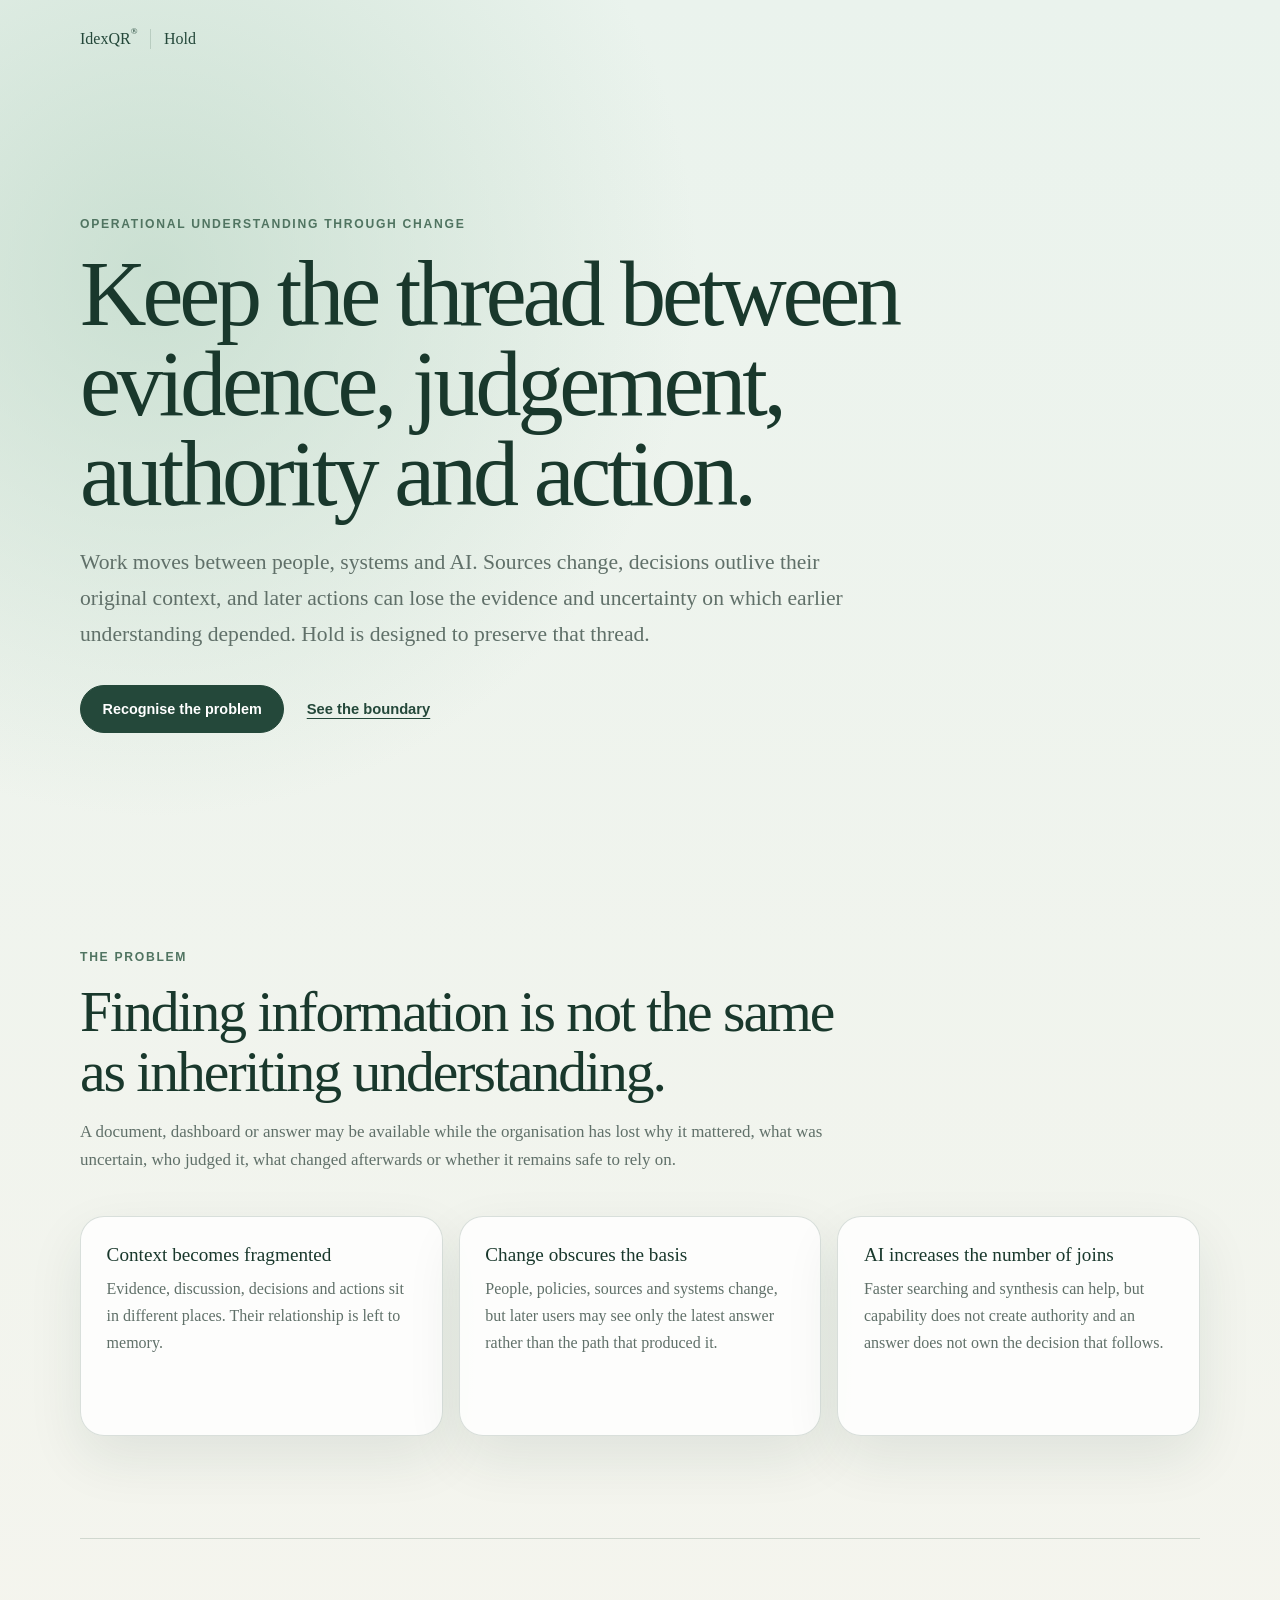
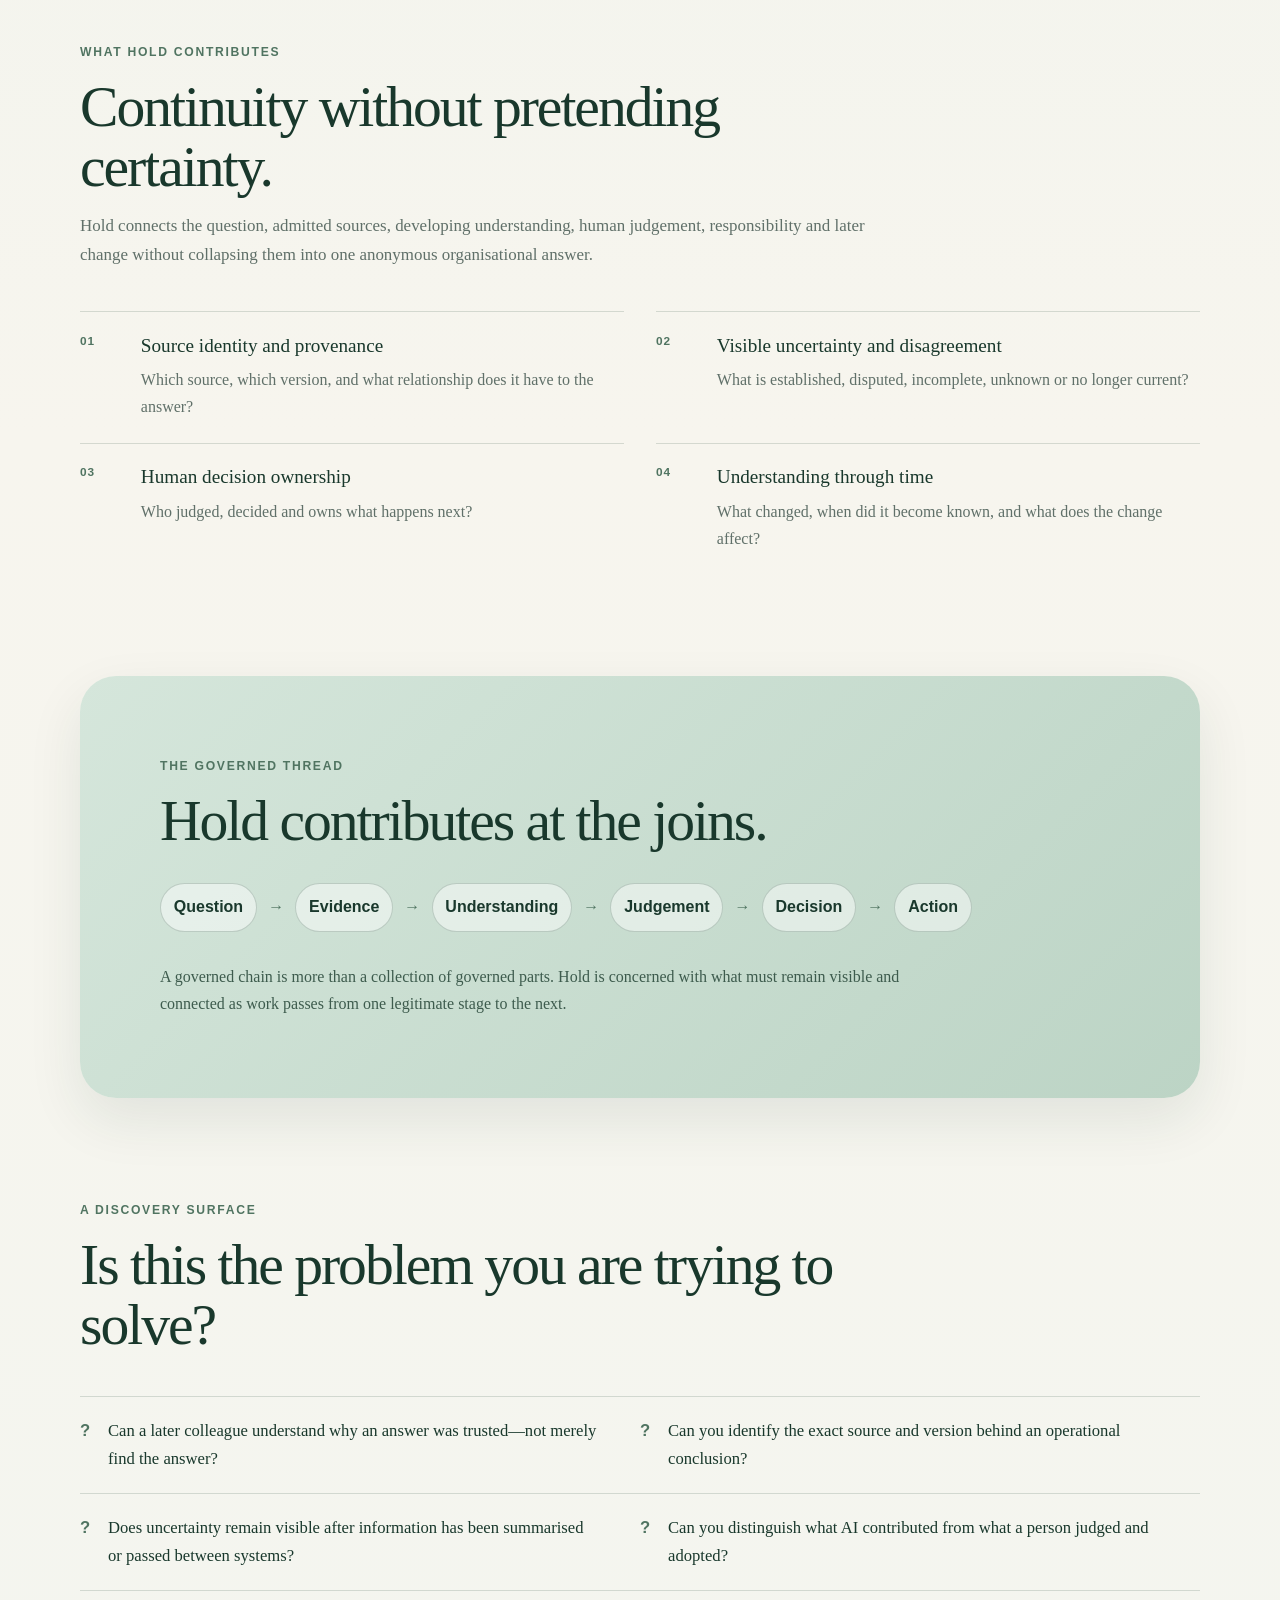
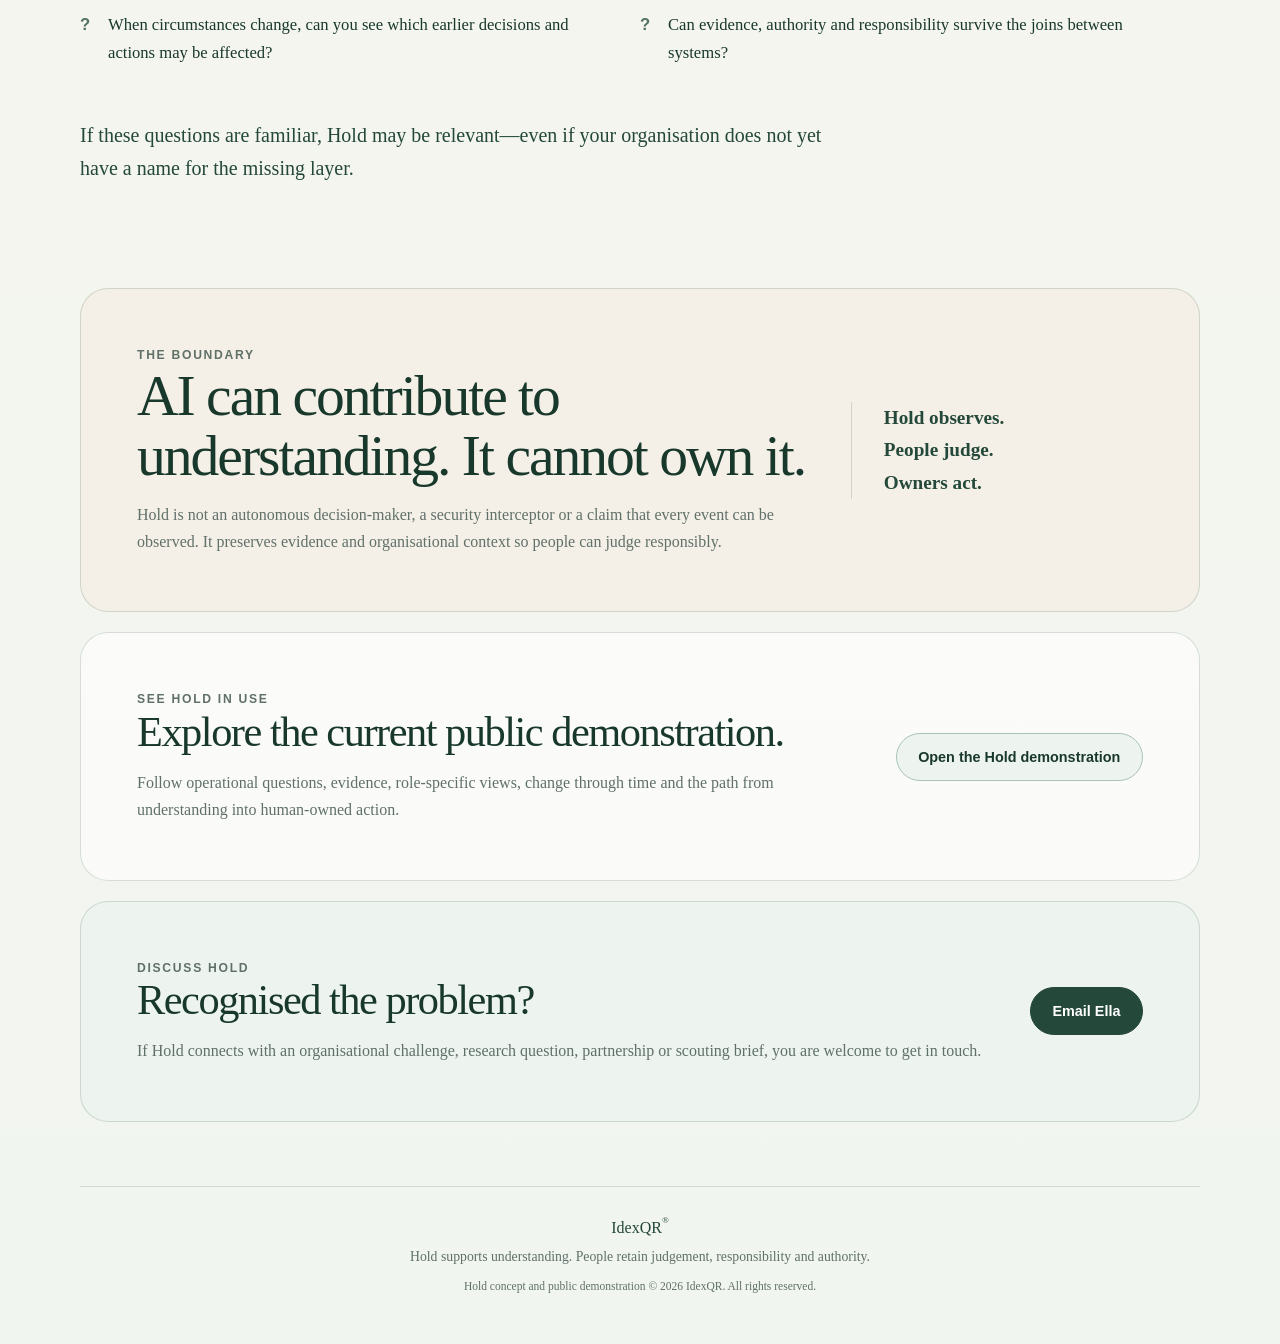
==== hold/index.html @ 83b5f1aa "Add Hold discovery surface" ====
<!DOCTYPE html>
<html lang="en-GB">
<head>
  <meta charset="UTF-8">
  <meta name="viewport" content="width=device-width, initial-scale=1.0">

  <title>Hold — Preserve organisational understanding through change</title>
  <meta
    name="description"
    content="Hold helps organisations preserve the thread between evidence, understanding, human judgement, authority and action as people, systems and circumstances change."
  >
  <meta name="robots" content="index, follow">

  <link rel="canonical" href="https://idexqr.com/hold/">
  <link rel="stylesheet" href="hold.css">

  <meta property="og:type" content="website">
  <meta property="og:title" content="Hold — Preserve organisational understanding through change">
  <meta
    property="og:description"
    content="Keep evidence, context, uncertainty, human judgement and responsibility connected as work moves between people, systems and AI."
  >
  <meta property="og:url" content="https://idexqr.com/hold/">

  <script type="application/ld+json">
  {
    "@context": "https://schema.org",
    "@type": "WebPage",
    "name": "Hold",
    "url": "https://idexqr.com/hold/",
    "description": "Hold helps organisations preserve the thread between evidence, understanding, human judgement, authority and action as people, systems and circumstances change.",
    "about": [
      "organisational memory",
      "evidence provenance",
      "human judgement",
      "decision authority",
      "AI governance",
      "operational continuity"
    ],
    "isPartOf": {
      "@type": "WebSite",
      "name": "IdexQR",
      "url": "https://idexqr.com/"
    }
  }
  </script>
</head>

<body>
  <header class="site-header">
    <a class="idexqr-link" href="../" aria-label="Return to IdexQR">
      IdexQR<sup>®</sup>
    </a>
    <span class="header-divider" aria-hidden="true"></span>
    <span>Hold</span>
  </header>

  <main>
    <section class="hero" aria-labelledby="hero-title">
      <p class="eyebrow">Operational understanding through change</p>
      <h1 id="hero-title">
        Keep the thread between evidence, judgement, authority and action.
      </h1>
      <p class="hero-copy">
        Work moves between people, systems and AI. Sources change, decisions
        outlive their original context, and later actions can lose the evidence
        and uncertainty on which earlier understanding depended. Hold is designed
        to preserve that thread.
      </p>
      <div class="hero-actions">
        <a class="primary-button" href="#is-this-your-problem">Recognise the problem</a>
        <a class="text-link" href="#boundaries">See the boundary</a>
      </div>
    </section>

    <section class="section problem-section" aria-labelledby="problem-title">
      <div class="section-heading">
        <p class="eyebrow">The problem</p>
        <h2 id="problem-title">Finding information is not the same as inheriting understanding.</h2>
        <p>
          A document, dashboard or answer may be available while the organisation
          has lost why it mattered, what was uncertain, who judged it, what changed
          afterwards or whether it remains safe to rely on.
        </p>
      </div>

      <div class="issue-grid">
        <article>
          <h3>Context becomes fragmented</h3>
          <p>
            Evidence, discussion, decisions and actions sit in different places.
            Their relationship is left to memory.
          </p>
        </article>
        <article>
          <h3>Change obscures the basis</h3>
          <p>
            People, policies, sources and systems change, but later users may see
            only the latest answer rather than the path that produced it.
          </p>
        </article>
        <article>
          <h3>AI increases the number of joins</h3>
          <p>
            Faster searching and synthesis can help, but capability does not create
            authority and an answer does not own the decision that follows.
          </p>
        </article>
      </div>
    </section>

    <section class="section hold-section" aria-labelledby="hold-title">
      <div class="section-heading">
        <p class="eyebrow">What Hold contributes</p>
        <h2 id="hold-title">Continuity without pretending certainty.</h2>
        <p>
          Hold connects the question, admitted sources, developing understanding,
          human judgement, responsibility and later change without collapsing them
          into one anonymous organisational answer.
        </p>
      </div>

      <div class="principle-list">
        <article>
          <span class="principle-number">01</span>
          <div>
            <h3>Source identity and provenance</h3>
            <p>Which source, which version, and what relationship does it have to the answer?</p>
          </div>
        </article>
        <article>
          <span class="principle-number">02</span>
          <div>
            <h3>Visible uncertainty and disagreement</h3>
            <p>What is established, disputed, incomplete, unknown or no longer current?</p>
          </div>
        </article>
        <article>
          <span class="principle-number">03</span>
          <div>
            <h3>Human decision ownership</h3>
            <p>Who judged, decided and owns what happens next?</p>
          </div>
        </article>
        <article>
          <span class="principle-number">04</span>
          <div>
            <h3>Understanding through time</h3>
            <p>What changed, when did it become known, and what does the change affect?</p>
          </div>
        </article>
      </div>
    </section>

    <section class="thread-section" aria-labelledby="thread-title">
      <p class="eyebrow">The governed thread</p>
      <h2 id="thread-title">Hold contributes at the joins.</h2>
      <p class="thread-line">
        <span>Question</span>
        <i aria-hidden="true">→</i>
        <span>Evidence</span>
        <i aria-hidden="true">→</i>
        <span>Understanding</span>
        <i aria-hidden="true">→</i>
        <span>Judgement</span>
        <i aria-hidden="true">→</i>
        <span>Decision</span>
        <i aria-hidden="true">→</i>
        <span>Action</span>
      </p>
      <p class="thread-note">
        A governed chain is more than a collection of governed parts. Hold is
        concerned with what must remain visible and connected as work passes
        from one legitimate stage to the next.
      </p>
    </section>

    <section class="section questions-section" id="is-this-your-problem" aria-labelledby="questions-title">
      <div class="section-heading">
        <p class="eyebrow">A discovery surface</p>
        <h2 id="questions-title">Is this the problem you are trying to solve?</h2>
      </div>

      <ul class="question-list">
        <li>Can a later colleague understand why an answer was trusted—not merely find the answer?</li>
        <li>Can you identify the exact source and version behind an operational conclusion?</li>
        <li>Does uncertainty remain visible after information has been summarised or passed between systems?</li>
        <li>Can you distinguish what AI contributed from what a person judged and adopted?</li>
        <li>When circumstances change, can you see which earlier decisions and actions may be affected?</li>
        <li>Can evidence, authority and responsibility survive the joins between systems?</li>
      </ul>

      <p class="recognition-copy">
        If these questions are familiar, Hold may be relevant—even if your
        organisation does not yet have a name for the missing layer.
      </p>
    </section>

    <section class="boundary-section" id="boundaries" aria-labelledby="boundary-title">
      <div>
        <p class="eyebrow">The boundary</p>
        <h2 id="boundary-title">AI can contribute to understanding. It cannot own it.</h2>
        <p>
          Hold is not an autonomous decision-maker, a security interceptor or a
          claim that every event can be observed. It preserves evidence and
          organisational context so people can judge responsibly.
        </p>
      </div>
      <p class="boundary-statement">
        <strong>Hold observes.</strong>
        <strong>People judge.</strong>
        <strong>Owners act.</strong>
      </p>
    </section>

    <section class="demo-section" aria-labelledby="demo-title">
      <div>
        <p class="eyebrow">See Hold in use</p>
        <h2 id="demo-title">Explore the current public demonstration.</h2>
        <p>
          Follow operational questions, evidence, role-specific views, change
          through time and the path from understanding into human-owned action.
        </p>
      </div>
      <a class="secondary-button" href="https://v2.qr-hold.com/index.html">
        Open the Hold demonstration
      </a>
    </section>

    <section class="contact-section" aria-labelledby="contact-title">
      <div>
        <p class="eyebrow">Discuss Hold</p>
        <h2 id="contact-title">Recognised the problem?</h2>
        <p>
          If Hold connects with an organisational challenge, research question,
          partnership or scouting brief, you are welcome to get in touch.
        </p>
      </div>
      <a class="primary-button" href="mailto:ella@idexqr.com">Email Ella</a>
    </section>
  </main>

  <footer>
    <a href="../">IdexQR<sup>®</sup></a>
    <p>Hold supports understanding. People retain judgement, responsibility and authority.</p>
    <p class="footer-small">Hold concept and public demonstration © 2026 IdexQR. All rights reserved.</p>
  </footer>
</body>
</html>
---- hold/hold.css ----
:root {
  --ink: #19382c;
  --deep: #24483a;
  --muted: #607069;
  --paper: #f7f5ee;
  --sage-pale: #edf4ef;
  --sage: #cbded2;
  --sage-mid: #a8c4b3;
  --sage-deep: #507461;
  --line: rgba(36, 72, 58, 0.17);
  --white: rgba(255, 255, 255, 0.82);
  --shadow: 0 22px 55px rgba(27, 54, 43, 0.09);
}

* {
  box-sizing: border-box;
}

html {
  scroll-behavior: smooth;
}

body {
  margin: 0;
  color: var(--ink);
  background:
    radial-gradient(circle at 12% 6%, rgba(189, 216, 199, 0.72), transparent 34rem),
    linear-gradient(180deg, #eaf3ed 0%, var(--paper) 45%, #f1f5f0 100%);
  font-family: Georgia, "Times New Roman", serif;
}

a {
  color: inherit;
}

a:focus-visible {
  outline: 3px solid var(--sage-deep);
  outline-offset: 4px;
}

.site-header,
main,
footer {
  width: min(100% - 2rem, 1120px);
  margin-inline: auto;
}

.site-header {
  display: flex;
  min-height: 78px;
  align-items: center;
  gap: 0.8rem;
  color: var(--deep);
  font-size: 1rem;
}

.idexqr-link {
  text-decoration: none;
}

.idexqr-link sup,
footer sup {
  position: relative;
  top: -0.42em;
  font-size: 0.56em;
}

.header-divider {
  width: 1px;
  height: 1.25rem;
  background: var(--line);
}

.hero {
  max-width: 930px;
  padding: clamp(4.5rem, 11vw, 8.5rem) 0 clamp(4rem, 9vw, 7rem);
}

.eyebrow {
  margin: 0 0 0.9rem;
  color: var(--sage-deep);
  font-family: Arial, Helvetica, sans-serif;
  font-size: 0.76rem;
  font-weight: 700;
  letter-spacing: 0.14em;
  text-transform: uppercase;
}

h1,
h2,
h3,
p {
  margin-top: 0;
}

h1 {
  max-width: 920px;
  margin-bottom: 1.5rem;
  font-size: clamp(2.7rem, 7.2vw, 5.85rem);
  font-weight: normal;
  letter-spacing: -0.045em;
  line-height: 0.98;
}

h2 {
  margin-bottom: 1rem;
  font-size: clamp(2rem, 4.5vw, 3.7rem);
  font-weight: normal;
  letter-spacing: -0.035em;
  line-height: 1.04;
}

h3 {
  margin-bottom: 0.6rem;
  font-size: 1.2rem;
  font-weight: normal;
  line-height: 1.25;
}

p,
li {
  line-height: 1.68;
}

.hero-copy {
  max-width: 790px;
  margin-bottom: 2rem;
  color: var(--muted);
  font-size: clamp(1.08rem, 2vw, 1.35rem);
}

.hero-actions {
  display: flex;
  align-items: center;
  gap: 1.4rem;
  flex-wrap: wrap;
}

.primary-button,
.secondary-button {
  display: inline-flex;
  min-height: 48px;
  padding: 0.78rem 1.35rem;
  border-radius: 999px;
  align-items: center;
  justify-content: center;
  font-family: Arial, Helvetica, sans-serif;
  font-size: 0.9rem;
  font-weight: 700;
  text-decoration: none;
}

.primary-button {
  border: 1px solid var(--deep);
  background: var(--deep);
  color: white;
}

.secondary-button {
  border: 1px solid var(--sage-mid);
  background: var(--sage-pale);
}

.text-link {
  color: var(--deep);
  font-family: Arial, Helvetica, sans-serif;
  font-size: 0.92rem;
  font-weight: 700;
  text-underline-offset: 0.25em;
}

.section {
  padding: clamp(4rem, 8vw, 7rem) 0;
}

.section-heading {
  max-width: 790px;
  margin-bottom: 2.6rem;
}

.section-heading > p:last-child {
  color: var(--muted);
  font-size: 1.06rem;
}

.issue-grid {
  display: grid;
  grid-template-columns: repeat(3, minmax(0, 1fr));
  gap: 1rem;
}

.issue-grid article {
  min-height: 220px;
  padding: 1.6rem;
  border: 1px solid var(--line);
  border-radius: 1.5rem;
  background: var(--white);
  box-shadow: var(--shadow);
}

.issue-grid p,
.principle-list p,
.demo-section p,
.contact-section p,
.boundary-section p {
  margin-bottom: 0;
  color: var(--muted);
}

.hold-section {
  border-top: 1px solid var(--line);
}

.principle-list {
  display: grid;
  grid-template-columns: repeat(2, minmax(0, 1fr));
  gap: 0 2rem;
}

.principle-list article {
  display: grid;
  grid-template-columns: 3rem 1fr;
  gap: 0.8rem;
  padding: 1.35rem 0;
  border-top: 1px solid var(--line);
}

.principle-number {
  color: var(--sage-deep);
  font-family: Arial, Helvetica, sans-serif;
  font-size: 0.74rem;
  font-weight: 700;
  letter-spacing: 0.08em;
}

.thread-section {
  padding: clamp(3rem, 7vw, 5rem);
  border-radius: 2.25rem;
  background: linear-gradient(135deg, #d5e6db 0%, #bcd4c5 100%);
  box-shadow: var(--shadow);
}

.thread-line {
  display: flex;
  margin: 2rem 0;
  align-items: center;
  gap: 0.7rem;
  flex-wrap: wrap;
  font-family: Arial, Helvetica, sans-serif;
  font-size: clamp(0.82rem, 1.7vw, 1rem);
  font-weight: 700;
}

.thread-line span {
  padding: 0.62rem 0.8rem;
  border: 1px solid rgba(36, 72, 58, 0.22);
  border-radius: 999px;
  background: rgba(255, 255, 255, 0.48);
}

.thread-line i {
  color: var(--sage-deep);
  font-style: normal;
}

.thread-note {
  max-width: 760px;
  margin-bottom: 0;
  color: #3d5b4d;
}

.questions-section {
  scroll-margin-top: 2rem;
}

.question-list {
  display: grid;
  margin: 0;
  padding: 0;
  grid-template-columns: repeat(2, minmax(0, 1fr));
  gap: 0;
  list-style: none;
}

.question-list li {
  position: relative;
  padding: 1.25rem 2.5rem 1.25rem 1.75rem;
  border-top: 1px solid var(--line);
  font-size: 1.04rem;
}

.question-list li::before {
  position: absolute;
  left: 0;
  content: "?";
  color: var(--sage-deep);
  font-family: Arial, Helvetica, sans-serif;
  font-weight: 700;
}

.recognition-copy {
  max-width: 760px;
  margin: 2rem 0 0;
  color: var(--deep);
  font-size: 1.25rem;
}

.boundary-section,
.demo-section,
.contact-section {
  display: grid;
  padding: clamp(2rem, 5vw, 3.5rem);
  border: 1px solid var(--line);
  border-radius: 1.75rem;
  align-items: center;
  gap: 2rem;
}

.boundary-section {
  scroll-margin-top: 2rem;
  grid-template-columns: minmax(0, 1.4fr) minmax(220px, 0.6fr);
  background: #f4f0e7;
}

.boundary-statement {
  display: flex;
  padding-left: 2rem;
  border-left: 1px solid var(--line);
  flex-direction: column;
  color: var(--deep) !important;
  font-size: 1.2rem;
}

.demo-section,
.contact-section {
  margin-top: 1.25rem;
  grid-template-columns: minmax(0, 1fr) auto;
  background: rgba(255, 255, 255, 0.62);
}

.demo-section h2,
.contact-section h2 {
  font-size: clamp(1.75rem, 3.5vw, 2.65rem);
}

.contact-section {
  margin-bottom: 4rem;
  background: var(--sage-pale);
}

footer {
  padding: 2rem 0 3rem;
  border-top: 1px solid var(--line);
  color: var(--muted);
  text-align: center;
}

footer a {
  color: var(--deep);
  text-decoration: none;
}

footer p {
  margin: 0.5rem 0 0;
  font-size: 0.86rem;
}

.footer-small {
  font-size: 0.72rem;
}

@media (max-width: 760px) {
  .issue-grid,
  .principle-list,
  .question-list,
  .boundary-section,
  .demo-section,
  .contact-section {
    grid-template-columns: 1fr;
  }

  .issue-grid article {
    min-height: 0;
  }

  .boundary-statement {
    padding: 1.5rem 0 0;
    border-top: 1px solid var(--line);
    border-left: 0;
  }

  .demo-section .secondary-button,
  .contact-section .primary-button {
    justify-self: start;
  }
}

@media (max-width: 520px) {
  .site-header,
  main,
  footer {
    width: min(100% - 1.25rem, 1120px);
  }

  .hero {
    padding-top: 3.5rem;
  }

  h1 {
    font-size: clamp(2.55rem, 14vw, 4rem);
  }

  .thread-line {
    align-items: flex-start;
    flex-direction: column;
  }

  .thread-line i {
    margin-left: 1.25rem;
    transform: rotate(90deg);
  }
}

@media (prefers-reduced-motion: reduce) {
  html {
    scroll-behavior: auto;
  }
}
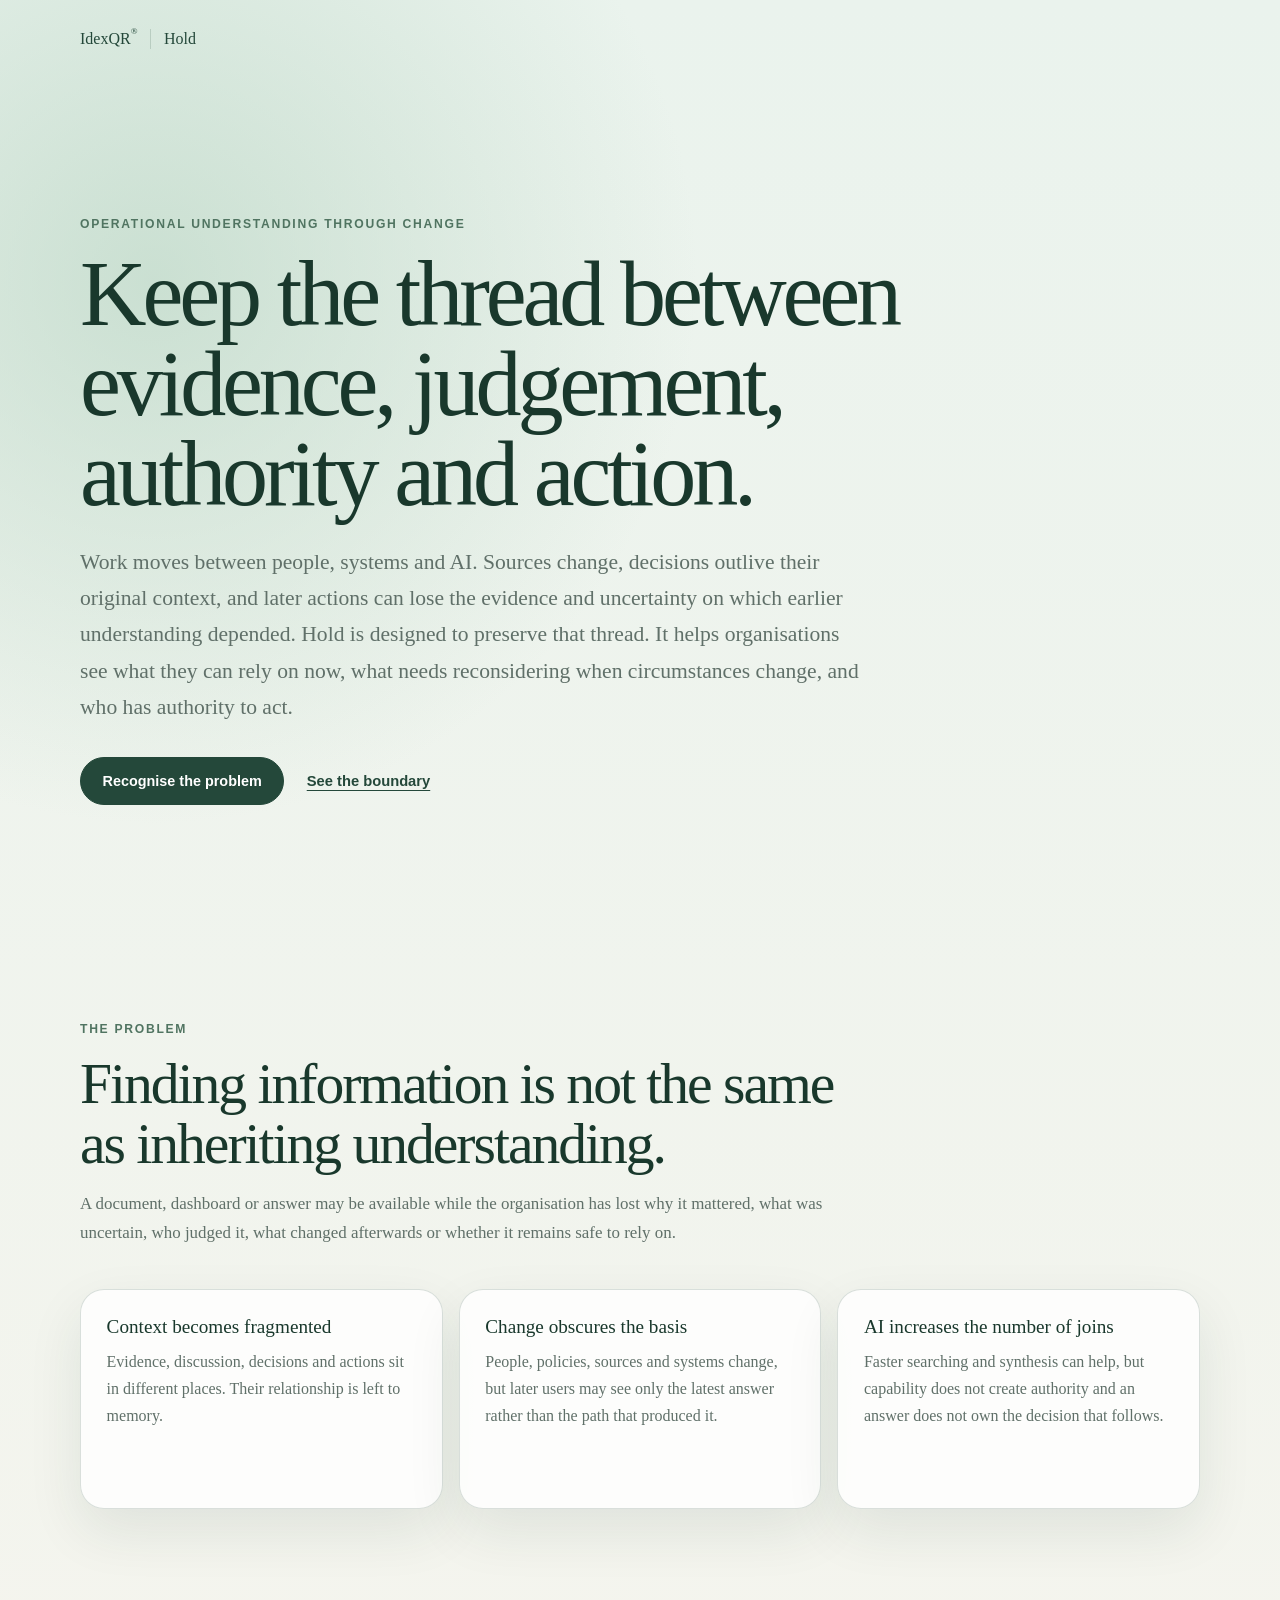
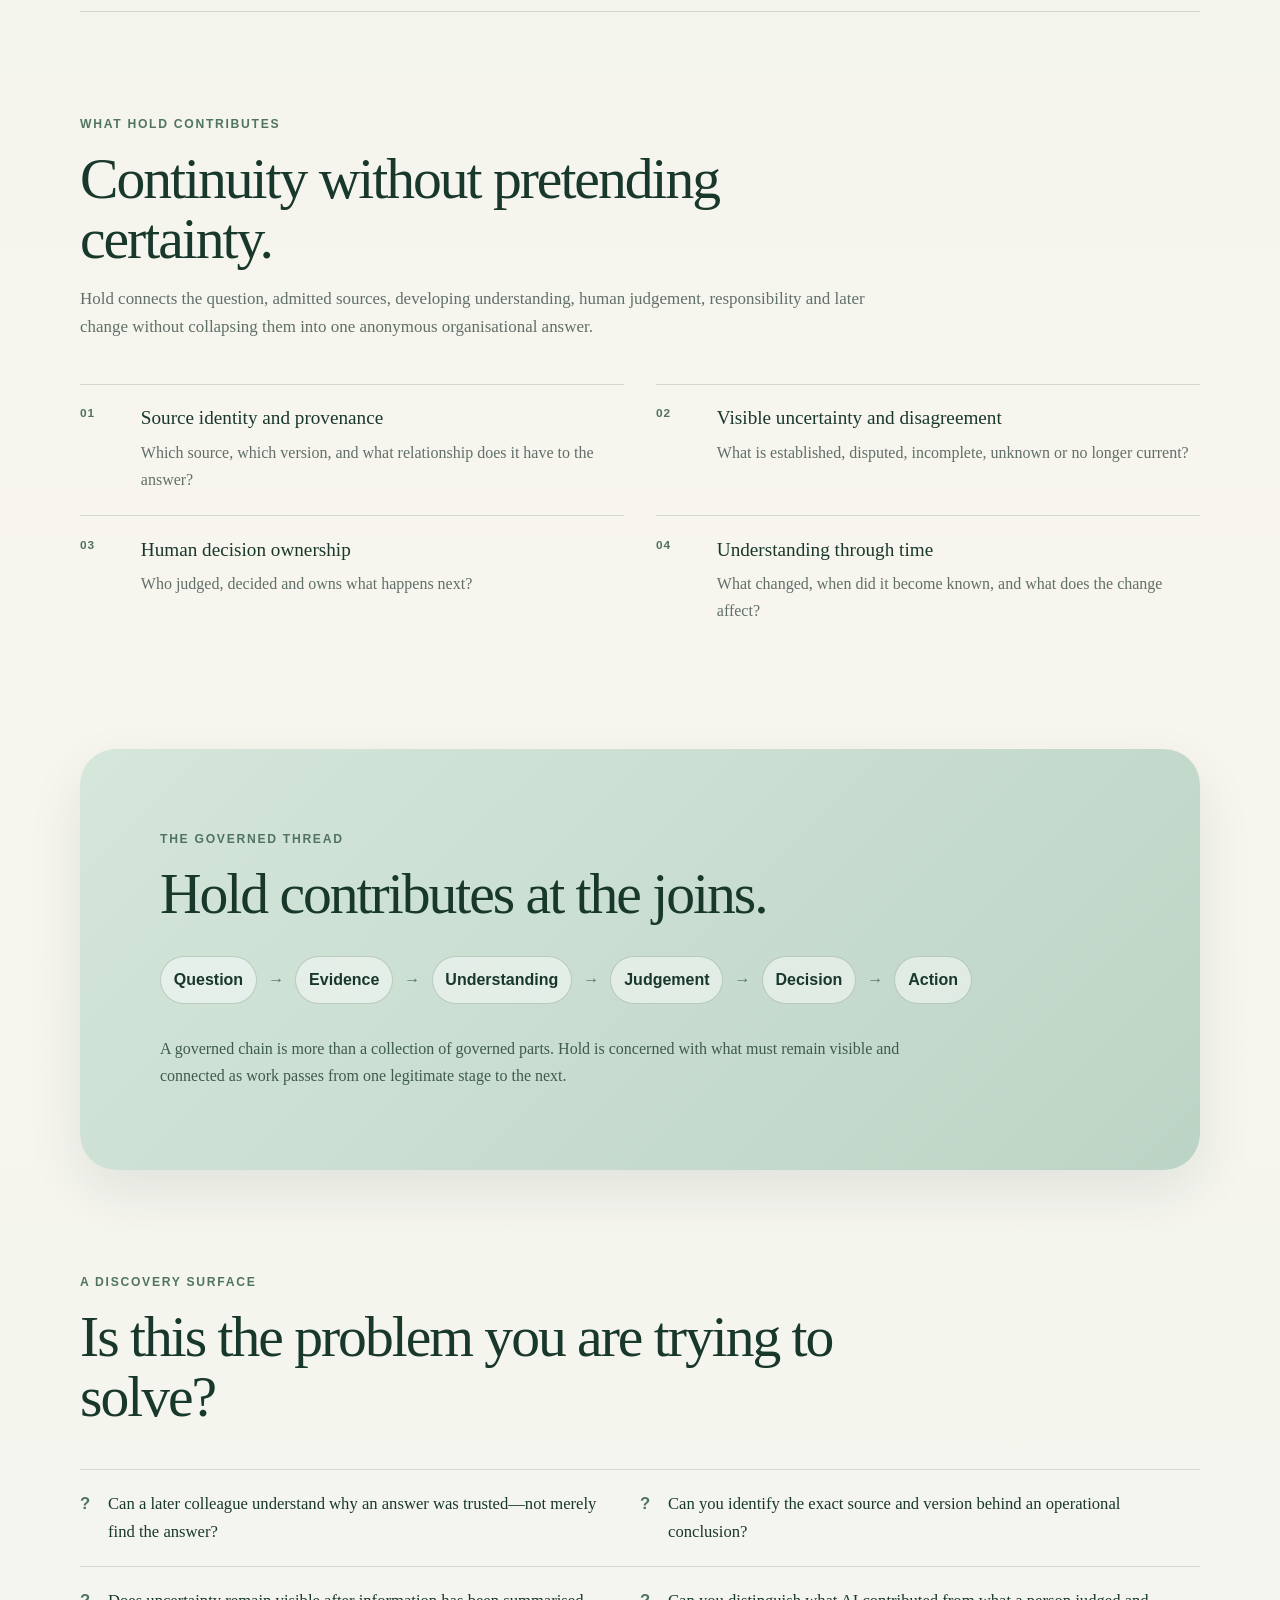
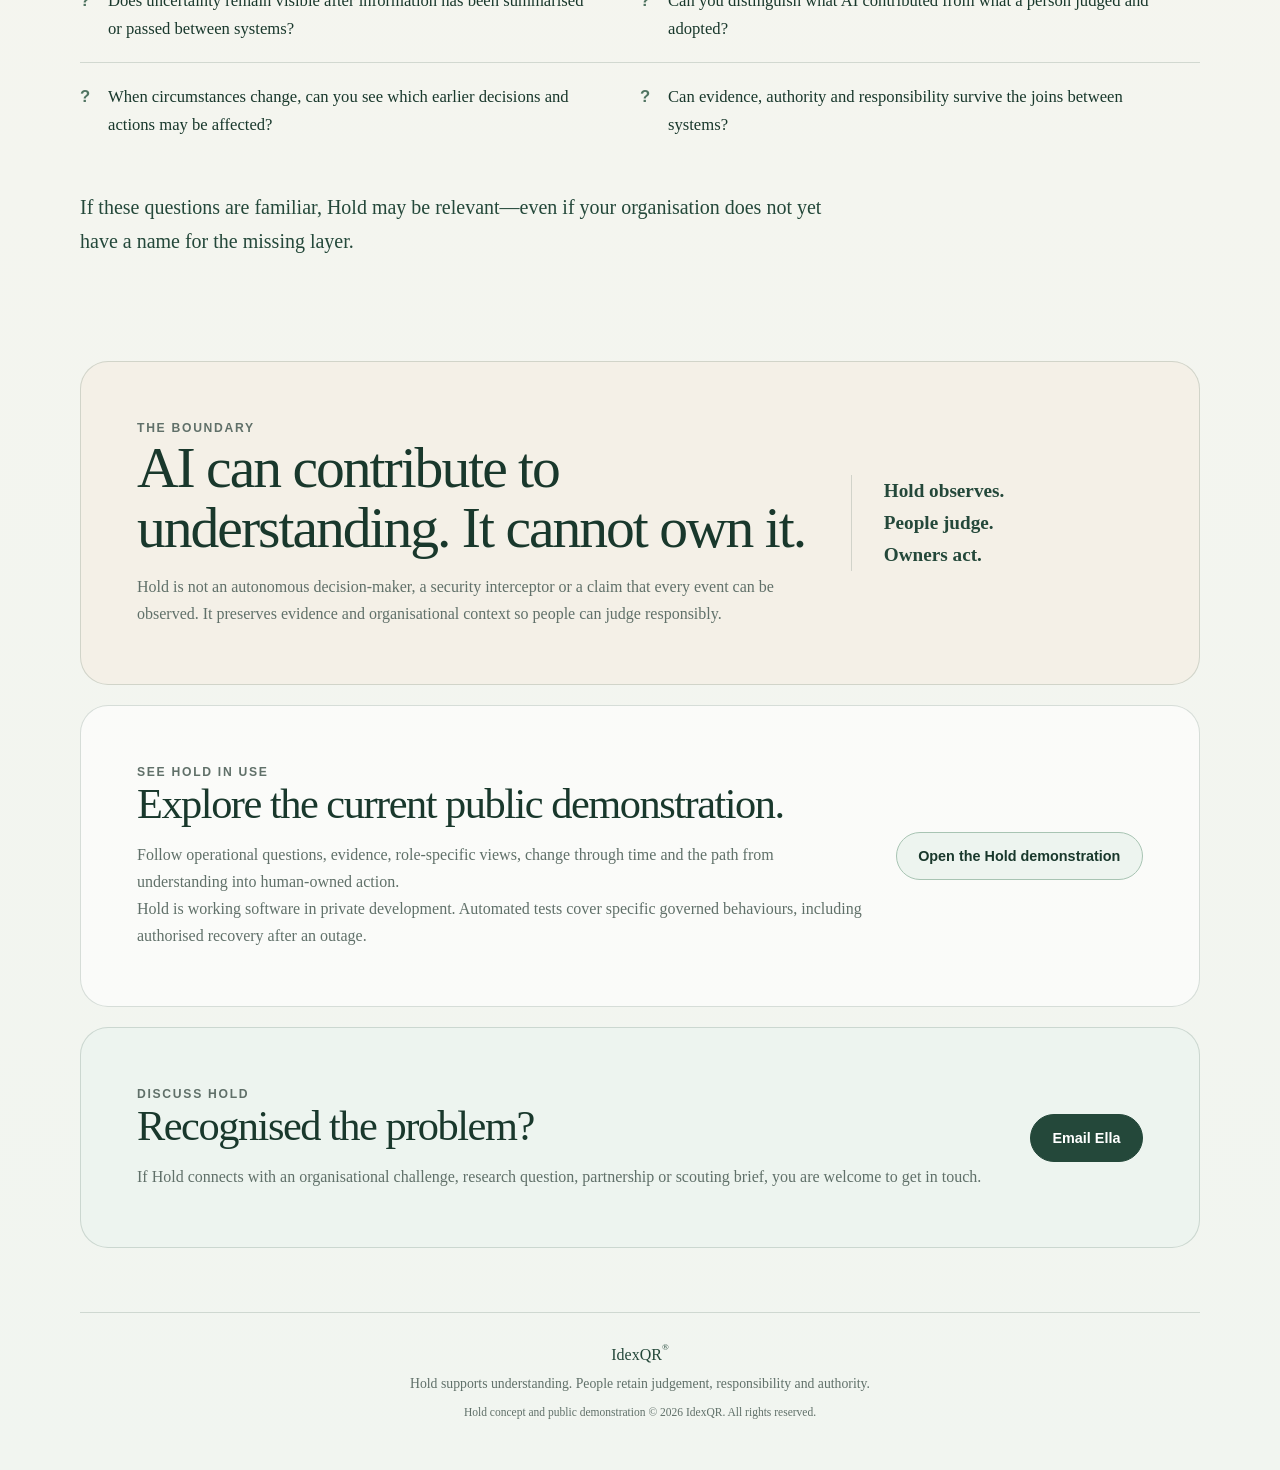
==== commit 5bda1212: "Clarify Hold reliability and recovery coverage" ====
--- a/hold/index.html
+++ b/hold/index.html
@@ -65,7 +65,9 @@
         Work moves between people, systems and AI. Sources change, decisions
         outlive their original context, and later actions can lose the evidence
         and uncertainty on which earlier understanding depended. Hold is designed
-        to preserve that thread.
+        to preserve that thread. It helps organisations see what they can rely on
+        now, what needs reconsidering when circumstances change, and who has
+        authority to act.
       </p>
       <div class="hero-actions">
         <a class="primary-button" href="#is-this-your-problem">Recognise the problem</a>
@@ -221,6 +223,10 @@
           Follow operational questions, evidence, role-specific views, change
           through time and the path from understanding into human-owned action.
         </p>
+        <p>
+          Hold is working software in private development. Automated tests cover
+          specific governed behaviours, including authorised recovery after an outage.
+        </p>
       </div>
       <a class="secondary-button" href="https://v2.qr-hold.com/index.html">
         Open the Hold demonstration
